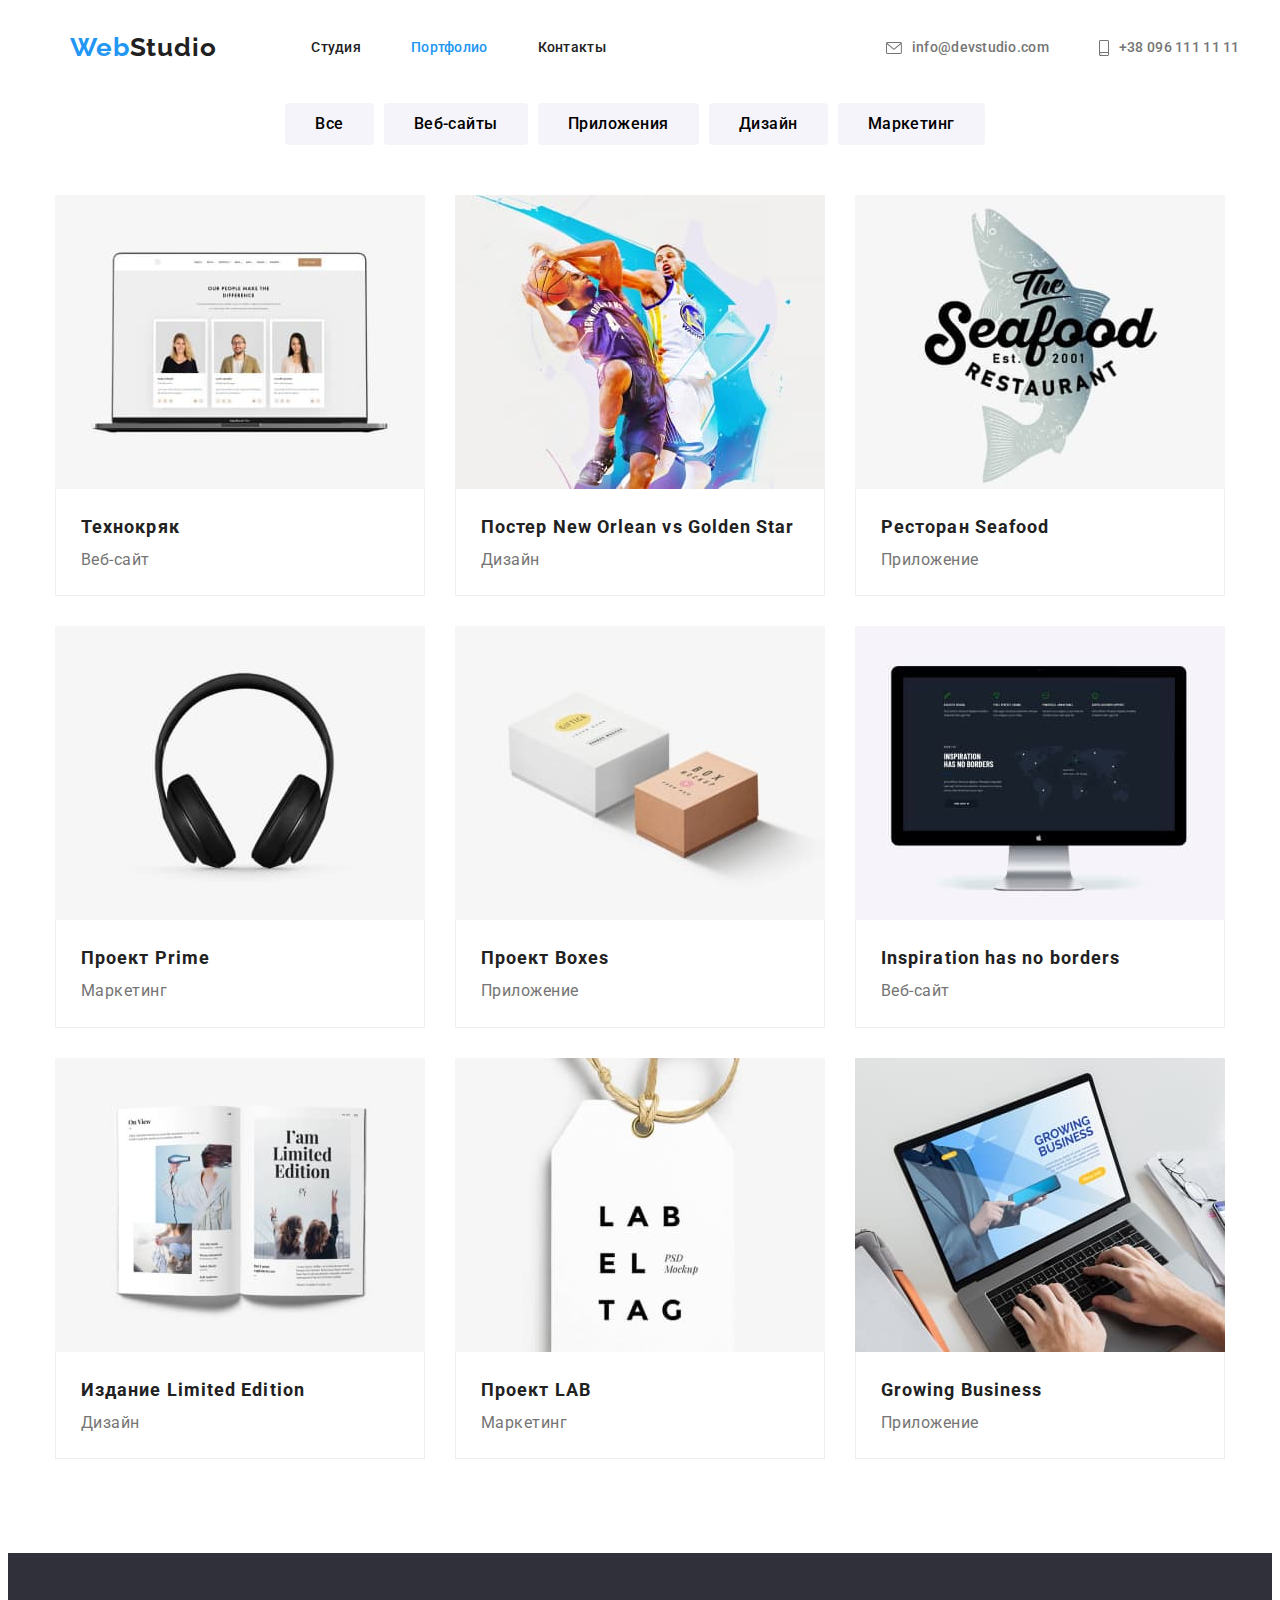
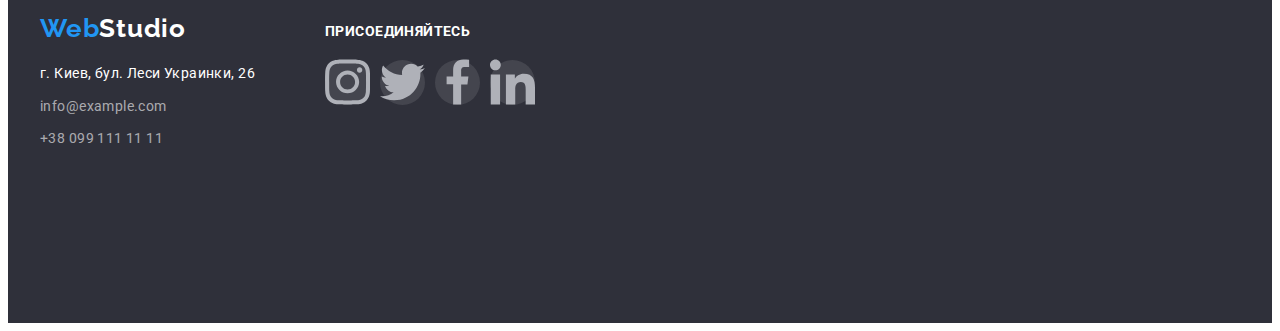
==== portfolio.html @ e24fee84 "update from hw4" ====
<!DOCTYPE html>
<html lang="ru">
  <head>
    <meta charset="UTF-8" />
    <meta http-equiv="X-UA-Compatible" content="IE=edge" />
    <meta name="viewport" content="width=device-width, initial-scale=1.0" />
    <link rel="preconnect" href="https://fonts.googleapis.com" />
    <link rel="preconnect" href="https://fonts.gstatic.com" crossorigin />
    <link
      href="https://fonts.googleapis.com/css2?family=Raleway:wght@700&family=Roboto:wght@400;500;700;900&display=swap"
      rel="stylesheet"
    />
    <link rel="stylesheet" href="https://cdnjs.cloudflare.com/ajax/libs/modern-normalize/1.1.0/modern-normalize.min.css"
      integrity="sha512-wpPYUAdjBVSE4KJnH1VR1HeZfpl1ub8YT/NKx4PuQ5NmX2tKuGu6U/JRp5y+Y8XG2tV+wKQpNHVUX03MfMFn9Q=="
      crossorigin="anonymous" referrerpolicy="no-referrer" />
    <link rel="stylesheet" href="./css/styles.css" />
    <title>Портфолио</title>
  </head>
  <body>
    <!---------- Шапка страницы ---------->
    <header class="site-header">
      <div class="container header">
        <a href="index.html" class="logo"> <span class="logo-item">Web</span>Studio</a>
        <!---------- Навигация по сайту ---------->
        <nav>
          <ul class="nav">
            <li><a href="index.html" class="nav-link">Студия</a></li>
            <li><a href="portfolio.html" class="nav-link current">Портфолио</a></li>
            <li><a href="#contact" class="nav-link">Контакты</a></li>
          </ul>
        </nav>
        <ul class="contact-list">
          <li><a href="mailto:info@devstudio.com" class="link-contact"><svg class="contact-icon" width="16" height="12">
            <use href="./img/sprite.svg#mail"></use>
          </svg>info@devstudio.com</a></li>
          <li><a href="tel:+380961111111" class="link-contact"><svg class="contact-icon" width="10" height="16">
            <use href="./img/sprite.svg#phone"></use>
          </svg>+38 096 111 11 11</a></li>
        </ul>
      </div>
    </header>
    <!---------- Основной контент ---------->
    <main>
      <!--- Галерея проектов --->
      <section class="section projects">
        <div class="container">
          <h1 class="visually-hidden">Галерея проектов</h1>
          <ul class="button-menu">
            <li><button type="button" class="button">Все</button></li>
            <li><button type="button" class="button">Веб-сайты</button></li>
            <li><button type="button" class="button">Приложения</button></li>
            <li><button type="button" class="button">Дизайн</button></li>
            <li><button type="button" class="button">Маркетинг</button></li>
          </ul>
          <ul class="pr-list">
            <li class="pr-item">
              <a href=""
                ><img src="./img/proj1.jpg" alt="ноутбук"/>
                <div class="pr-text"
                  ><h2 class="pr-title">Технокряк</h2>
                  <p class="pr-desc">Веб-сайт</p></div
                ></a
              >
            </li>
            <li class="pr-item">
              <a href=""
                ><img src="./img/proj2.jpg" alt="баскетбольный постер" />
                <div class="pr-text"><h2 class="pr-title">Постер New Orlean vs Golden Star</h2>
                <p class="pr-desc">Дизайн</p></div></a
              >
            </li>
            <li class="pr-item">
              <a href=""
                ><img src="./img/proj3.jpg" alt="логотип ресторана" />
                  <div class="pr-text"><h2 class="pr-title">Ресторан Seafood</h2>
                <p class="pr-desc">Приложение</p></div></a
              >
            </li>
            <li class="pr-item">
              <a href=""
                ><img src="./img/proj4.jpg" alt="наушники"/>
                <div class="pr-text"><h2 class="pr-title">Проект Prime</h2>
                <p class="pr-desc">Маркетинг</p></div></a
              >
            </li>
            <li class="pr-item">
              <a href=""
                ><img src="./img/proj5.jpg" alt="две коробки"/>
                <div class="pr-text">
                  <h2 class="pr-title">Проект Boxes</h2>
                  <p class="pr-desc">Приложение</p>
                </div>
              </a>
            </li>
            <li class="pr-item">
              <a href=""
                ><img src="./img/proj6.jpg" alt="дэсктоп"/>
                <div class="pr-text"><h2 class="pr-title">Inspiration has no borders</h2>
                <p class="pr-desc">Веб-сайт</p></div></a
              >
            </li>
            <li class="pr-item">
              <a href=""
                ><img src="./img/proj7.jpg" alt="книга"/>
                <div class="pr-text"><h2 class="pr-title">Издание Limited Edition</h2>
                <p class="pr-desc">Дизайн</p></div></a
              >
            </li>
            <li class="pr-item">
              <a href=""
                ><img src="./img/proj8.jpg" alt="бирка"/>
                <div class="pr-text"><h2 class="pr-title">Проект LAB</h2>
                <p class="pr-desc">Маркетинг</p></div></a
              >
            </li>
            <li class="pr-item">
              <a href=""
                ><img src="./img/proj9.jpg" alt="лэптоп"/>
                <div class="pr-text"><h2 class="pr-title">Growing Business</h2>
                <p class="pr-desc">Приложение</p></div>
              </a>
            </li>
          </ul>
        </div>
      </section>
    </main>
    <!---------- Подвал страницы ---------->
    <footer class="footer">
      <div class="container aside">
        <aside>
        <a href="index.html" class="footer-logo"><span class="logo-item">Web</span>Studio</a>
        <!---------- Контакты и адресс ---------->
        <address id="contact">
          <ul>
            <li class="li-address">
              <a
                href="https://goo.gl/maps/FoHEAQYZBGtC9JvY6"
                target="_blank"
                rel="noopener nofollow noreferrer"
                class="address-link"
                >г. Киев, бул. Леси Украинки, 26</a
              >
            </li>
            <li  class="li-contact"><a href="mailto:info@example.com" class="address-contact">info@example.com</a></li>
            <li  class="li-contact"><a href="tel:+380991111111" class="address-contact">+38 099 111 11 11</a></li>
          </ul>
          </aside>
          <aside class="social-media">
            <p>Присоединяйтесь</p>
            <ul class="media-list">
              <li class="media-item">
                <a href="" class="media-link">
                  <svg class="media-icon">
                    <use href="./img/sprite.svg#instagram"></use>
                  </svg>
                </a>
              </li>
              <li>
                <a href="" class="media-link">
                  <svg class="media-icon">
                    <use href="./img/sprite.svg#twitter"></use>
                  </svg>
                </a>
              </li>
              <li>
                <a href="" class="media-link">
                  <svg class="media-icon">
                    <use href="./img/sprite.svg#facebook"></use>
                  </svg>
                </a>
              </li>
              <li>
                <a href="" class="media-link">
                  <svg class="media-icon">
                    <use href="./img/sprite.svg#linkedin"></use>
                  </svg>
                </a>
              </li>
            </ul>
          </aside>
        </address>
      </div>
    </footer>
  </body>
</html>
---- css/styles.css ----
:root {
  --main-color: #212121;
  --accent-color: #2196f3;
  --title-color: #ffffff;
  --background: #2f303a;
  --item-color: #f5f4fa;
  --text-color: #757575;
  --icon-color: #afb1b8;
}

body {
  font-family: 'Roboto', sans-serif;
  color: var(--main-color);
}

.container {
  width: 1200px;
  padding: 0 15px;
  margin: 0 auto;
}

.section {
  padding-top: 94px;
  padding-bottom: 94px;
}

ul {
  list-style: none;
  padding: 0;
  margin: 0;
}

a {
  text-decoration: none;
  color: inherit;
}

h1,
h2,
h3,
p {
  margin: 0;
}

/* ---------- Шапка страницы ---------- */

.header {
  display: flex;
  align-items: center;
  justify-content: center;
  height: 80px;
  text-align: center;
  font-style: normal;
  font-weight: 500;
  font-size: 14px;
  line-height: 1.14;
  letter-spacing: 0.02em;

  position: fixed;
  left: 0;
  right: 0;
  background-color: var(--title-color);
  width: 100%;
}
.site-header {
  border-bottom: 1px solid #ececec;
}
.header .logo {
  font-family: Raleway;
  font-weight: bold;
  font-size: 26px;
  line-height: 1.2;
  letter-spacing: 0.03em;
  color: var(--main-color);
  margin-right: 95px;
}
.logo-item {
  color: var(--accent-color);
}

/* ---------- Меню навигации сайта ----------- */

.nav {
  display: flex;
}
.nav li:not(:last-child) {
  margin-right: 50px;
}
.nav-link {
  color: var(--main-color);
  padding-top: 32px;
  padding-bottom: 32px;
}
.nav-link:hover,
.nav-link:focus {
  color: var(--accent-color);
  border-bottom: 2px;
  border-color: var(--accent-color);
}
.nav .current {
  color: var(--accent-color);
}
.contact-list {
  display: flex;
  align-items: center;
  margin-left: 280px;
}
.contact-list li:not(:last-child) {
  margin-right: 50px;
  flex-wrap: nowrap;
}
.link-contact {
  display: inline-flex;
  align-items: center;
  color: var(--text-color);
  padding-top: 32px;
  padding-bottom: 32px;
}
.link-contact:hover,
.link-contact:focus {
  color: var(--accent-color);
}
.contact-item {
  display: flex;
}
.contact-icon {
  fill: var(--text-color);
  margin-right: 10px;
}
.link-contact:hover svg {
  fill: var(--accent-color);
}
.link-contact:focus svg {
  fill: var(--accent-color);
}

/* ---------- Заголовок ---------- */

.hero {
  display: block;

  /* position: relative; */
  text-align: center;
  height: 600px;
  padding-top: 200px;
  padding-bottom: 200px;
  background-color: #c4c4c4;
  margin-top: 80px;
}
.bg-hero {
  background-image: linear-gradient(to right, rgba(47, 48, 58, 0.4), rgba(47, 48, 58, 0.4)),
    url(../img/bg_img.jpg);
  background-repeat: no-repeat;
  background-position: center;
}
.hero-title {
  margin-left: auto;
  margin-right: auto;
  margin-bottom: 30px;
  width: 696px;

  font-style: normal;
  font-weight: 900;
  font-size: 44px;
  line-height: 1.36;
  letter-spacing: 0.06em;
  text-transform: uppercase;
  color: var(--title-color);
}
.hero button {
  box-sizing: content-box;
  width: 200px;
  height: 50px;

  background: var(--accent-color);
  box-shadow: 0px 4px 4px rgba(0, 0, 0, 0.15);
  border-radius: 4px;
  border: var(--accent-color);
  color: var(--title-color);

  font-family: 'Roboto';
  font-weight: bold;
  font-size: 16px;
  line-height: 1.9;
  text-align: center;
  letter-spacing: 0.06em;
}
.hero button:hover,
.hero button:focus {
  background-color: var(--title-color);
  color: var(--accent-color);
  font-style: normal;
  font-weight: bold;
  font-size: 16px;
  line-height: 1.9;
  text-align: center;
  letter-spacing: 0.06em;
}

/* ---------- Навыки ---------- */

.skills-list {
  display: flex;
  text-align: left;
}
.skills-list h3 {
  font-weight: bold;
  font-size: 14px;
  line-height: 1.14;
  letter-spacing: 0.03em;
  text-transform: uppercase;
  margin-bottom: 10px;
}
.skills-list p {
  font-size: 14px;
  line-height: 1.7;
  letter-spacing: 0.03em;
  color: var(--text-color);
}
.skills-list li:not(:last-child) {
  margin-right: 35px;
}
.skills-item::before {
  content: '';
  display: block;
  margin-bottom: 30px;
  height: 120px;
  border-radius: 4px;

  background-repeat: no-repeat;
  background-color: var(--item-color);
  background-position: center;
}

.skills-item.icon-1::before {
  background-image: url(../img/1_antenna.svg);
}
.skills-item.icon-2::before {
  background-image: url(../img/2_clock.svg);
}
.skills-item.icon-3::before {
  background-image: url(../img/3_diagram.svg);
}
.skills-item.icon-4::before {
  background-image: url(../img/4_astronaut.svg);
}

/* ---------- Виды деятельности ---------- */

.work {
  padding-top: 0;
}

/* .wor {
  position: relative;
} */
.work-title {
  text-align: center;
  font-weight: bold;
  font-size: 36px;
  line-height: 1.17;
  letter-spacing: 0.03em;
  margin-bottom: 50px;
}
.work-list {
  display: flex;
  /* position: relative; */
}
.work-list img {
  display: block;
}
.work-list li:not(:last-child) {
  margin-right: 30px;
}
.work-item {
  position: relative;
}
.work-text {
  position: absolute;
  bottom: 0;
  padding: 27px 82px;
  width: 370px;
  height: 70px;
  font-weight: bold;
  font-size: 14px;
  line-height: 1.2;
  text-align: center;
  letter-spacing: 0.03em;
  text-transform: uppercase;
  color: var(--title-color);
  background: rgba(47, 48, 58, 0.8);
}

/* ---------- Команда ---------- */

.team {
  background-color: var(--item-color);
}
.team-title {
  font-weight: bold;
  font-size: 36px;
  line-height: 1.17;
  text-align: center;
  letter-spacing: 0.03em;
  margin-bottom: 50px;
}
.team-list {
  display: flex;
}
.team-list li + li {
  margin-left: 30px;
}
.team-card {
  background-color: var(--title-color);
  filter: drop-shadow(0px 4px 4px rgba(0, 0, 0, 0.25));
  border-radius: 0px 0px 4px 4px;
}
.team-card img {
  display: block;
}
.team-card h3 {
  text-align: center;
  font-weight: 500;
  font-size: 16px;
  line-height: 1.2;
  letter-spacing: 0.03em;
  margin-bottom: 10px;
}
.team-card p {
  font-size: 16px;
  line-height: 1.2;
  text-align: center;
  letter-spacing: 0.03em;
  color: var(--text-color);
  margin-bottom: 15px;
}
.team-text {
  justify-content: center;
  padding-top: 30px;
  padding-bottom: 30px;
}
.social-list {
  display: flex;
  padding-left: 30px;
}
.social-list li + li {
  margin-left: 10px;
}
/* ---------Клиенты----------*/

.client-list {
  display: flex;
  justify-content: center;
}
.clients h2 {
  text-align: center;
  font-weight: bold;
  font-size: 36px;
  line-height: 1.2;
  text-align: center;
  letter-spacing: 0.03em;
  margin-bottom: 50px;
}
.client-link {
  display: flex;
  justify-content: center;
  align-items: center;
  width: 170px;
  height: 90px;
  border-radius: 4%;
  border: 1px solid var(--icon-color);
  background: rgba(255, 255, 255, 0.1);
}
.client-link:hover,
.client-link:focus {
  border-color: var(--accent-color);
}
.client-link:hover svg,
.client-link:focus svg {
  fill: var(--accent-color);
}
.client-list li + li {
  margin-left: 30px;
}
.client-icon {
  fill: var(--icon-color);
}

/* ---------- Подвал страницы ---------- */

.footer {
  height: 250px;
  background-color: var(--background);
  color: var(--title-color);
  padding-top: 60px;
  padding-bottom: 60px;
}
.footer-logo {
  font-family: Raleway;
  font-weight: bold;
  font-size: 26px;
  line-height: 1.2;
  letter-spacing: 0.03em;
}
/*------- контакты -------*/

.address-link,
.address-contact {
  font-style: normal;
  font-weight: normal;
  font-size: 14px;
  line-height: 2.1;
  letter-spacing: 0.03em;
  text-align: center;
}
.li-address {
  margin-top: 15px;
}
.li-contact {
  margin-top: 3px;
}
.address-link:hover {
  color: var(--accent-color);
}
.address-contact {
  color: rgba(255, 255, 255, 0.6);
}
.address-contact:hover,
.address-contact:focus {
  color: var(--accent-color);
}
.aside {
  position: relative;
  display: flex;
}
.social-media {
  margin-left: 70px;
  margin-top: 10px;
}
.social-media p {
  font-weight: bold;
  font-size: 14px;
  line-height: 1.2;
  letter-spacing: 0.03em;
  text-transform: uppercase;
  margin-bottom: 20px;
}

/*------ иконки социальных сетей ------*/

.media-list {
  display: flex;
}
.media-list li + li {
  margin-left: 10px;
}
.media-icon {
  fill: var(--icon-color);
}
.footer-icon {
  fill: var(--title-color);
}
.media-link {
  display: inline-flex;
  justify-content: center;
  align-items: center;
  width: 45px;
  height: 45px;
  border-radius: 50%;
  background: rgba(255, 255, 255, 0.1);
}
.media-link:hover,
.media-link:focus {
  background-color: var(--accent-color);
}
.media-link:hover svg,
.media-link:focus svg {
  fill: var(--title-color);
}

/* ---------- Портфолио ---------- */
/* ---------- Портфолио ---------- */
/* ---------- Портфолио ---------- */

/* ---------- Галерея проектов ---------- */

.projects {
  align-items: center;
}
.visually-hidden {
  position: absolute;
  width: 1px;
  height: 1px;
  margin: -1px;
  border: 0;
  padding: 0;
  white-space: nowrap;
  clip-path: inset(100%);
  clip: rect(0 0 0 0);
  overflow: hidden;
}

/* --- Меню навигации --- */

.button-menu {
  display: flex;
  justify-content: center;
  margin-bottom: 50px;
}
.button-menu li {
  margin-right: 10px;
}
.button {
  font-family: Roboto;
  font-weight: 500;
  font-size: 16px;
  line-height: 1.6;
  text-align: center;
  letter-spacing: 0.03em;
  padding-left: 30px;
  padding-right: 30px;

  box-sizing: content-box;
  height: 40px;
  background-color: var(--item-color);
  border-radius: 4px;
  border: var(--item-color);
}
.button:hover,
.button:focus {
  background-color: var(--accent-color);
  color: var(--title-color);
  filter: drop-shadow(0px 4px 4px rgba(0, 0, 0, 0.25));
}

/* ---------- Примеры проектов ---------- */

.pr-list {
  display: flex;
  flex-wrap: wrap;
  justify-content: center;
}
.pr-item {
  flex-direction: column;
  justify-content: center;
  box-sizing: border-box;
  max-width: calc ((100% - 60px) / 3);
  margin-right: 30px;
}
.pr-item:nth-child(-n + 6) {
  margin-bottom: 30px;
}
.pr-item:nth-child(3n) {
  margin-right: 0;
}
.pr-item:nth-child(3n + 3) {
  flex-wrap: nowrap;
}
.pr-item:hover,
.pr-item:focus {
  box-shadow: 0px 1px 1px rgba(0, 0, 0, 0.12), 0px 4px 4px rgba(0, 0, 0, 0.06),
    1px 4px 6px rgba(0, 0, 0, 0.16);
}
.pr-item img {
  display: block;
}
.pr-text {
  padding: 20px 0 20px 25px;
  border-right: 1px solid #eeeeee;
  border-left: 1px solid #eeeeee;
  border-bottom: 1px solid #eeeeee;
}
.pr-title {
  font-weight: bold;
  font-size: 18px;
  line-height: 2;
  letter-spacing: 0.06em;
  text-align: left;
  color: var(--main-color);
}
.pr-desc {
  font-size: 16px;
  line-height: 1.9;
  letter-spacing: 0.03em;
  text-align: left;
  color: var(--text-color);
}
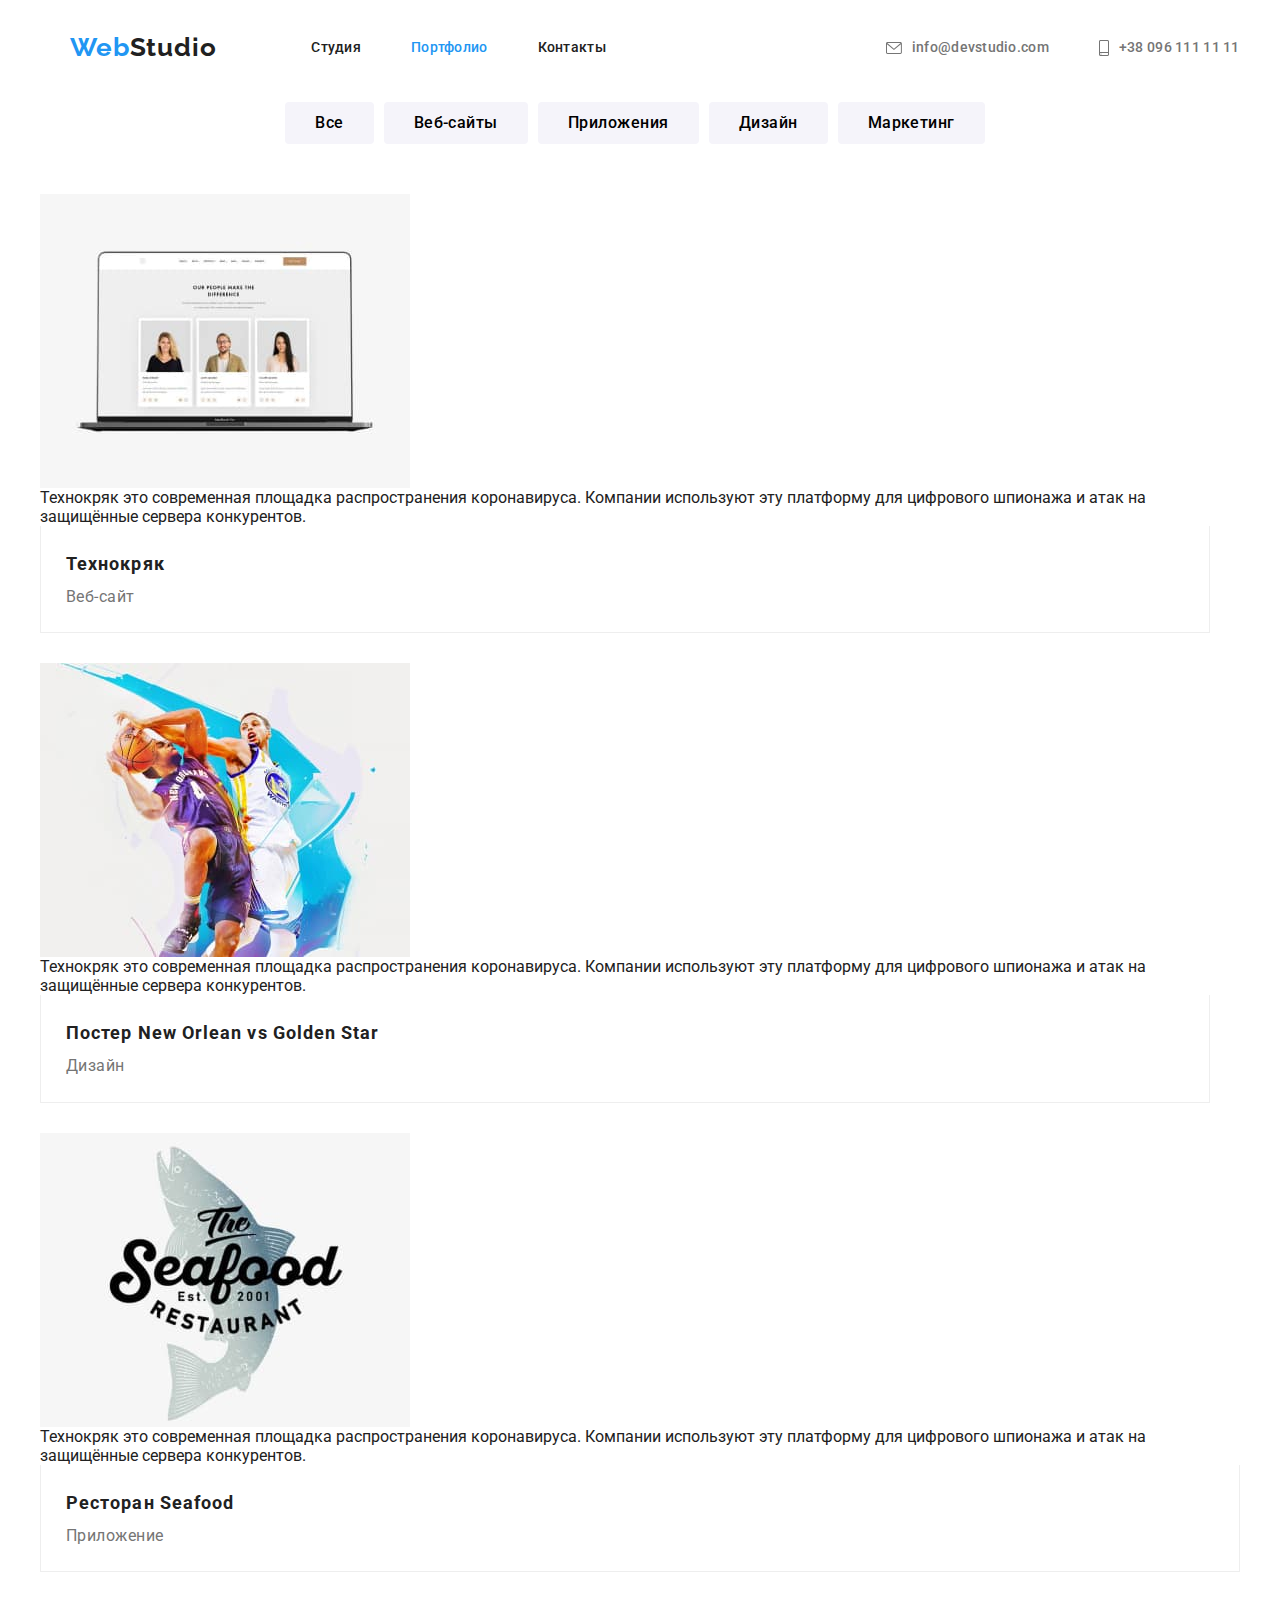
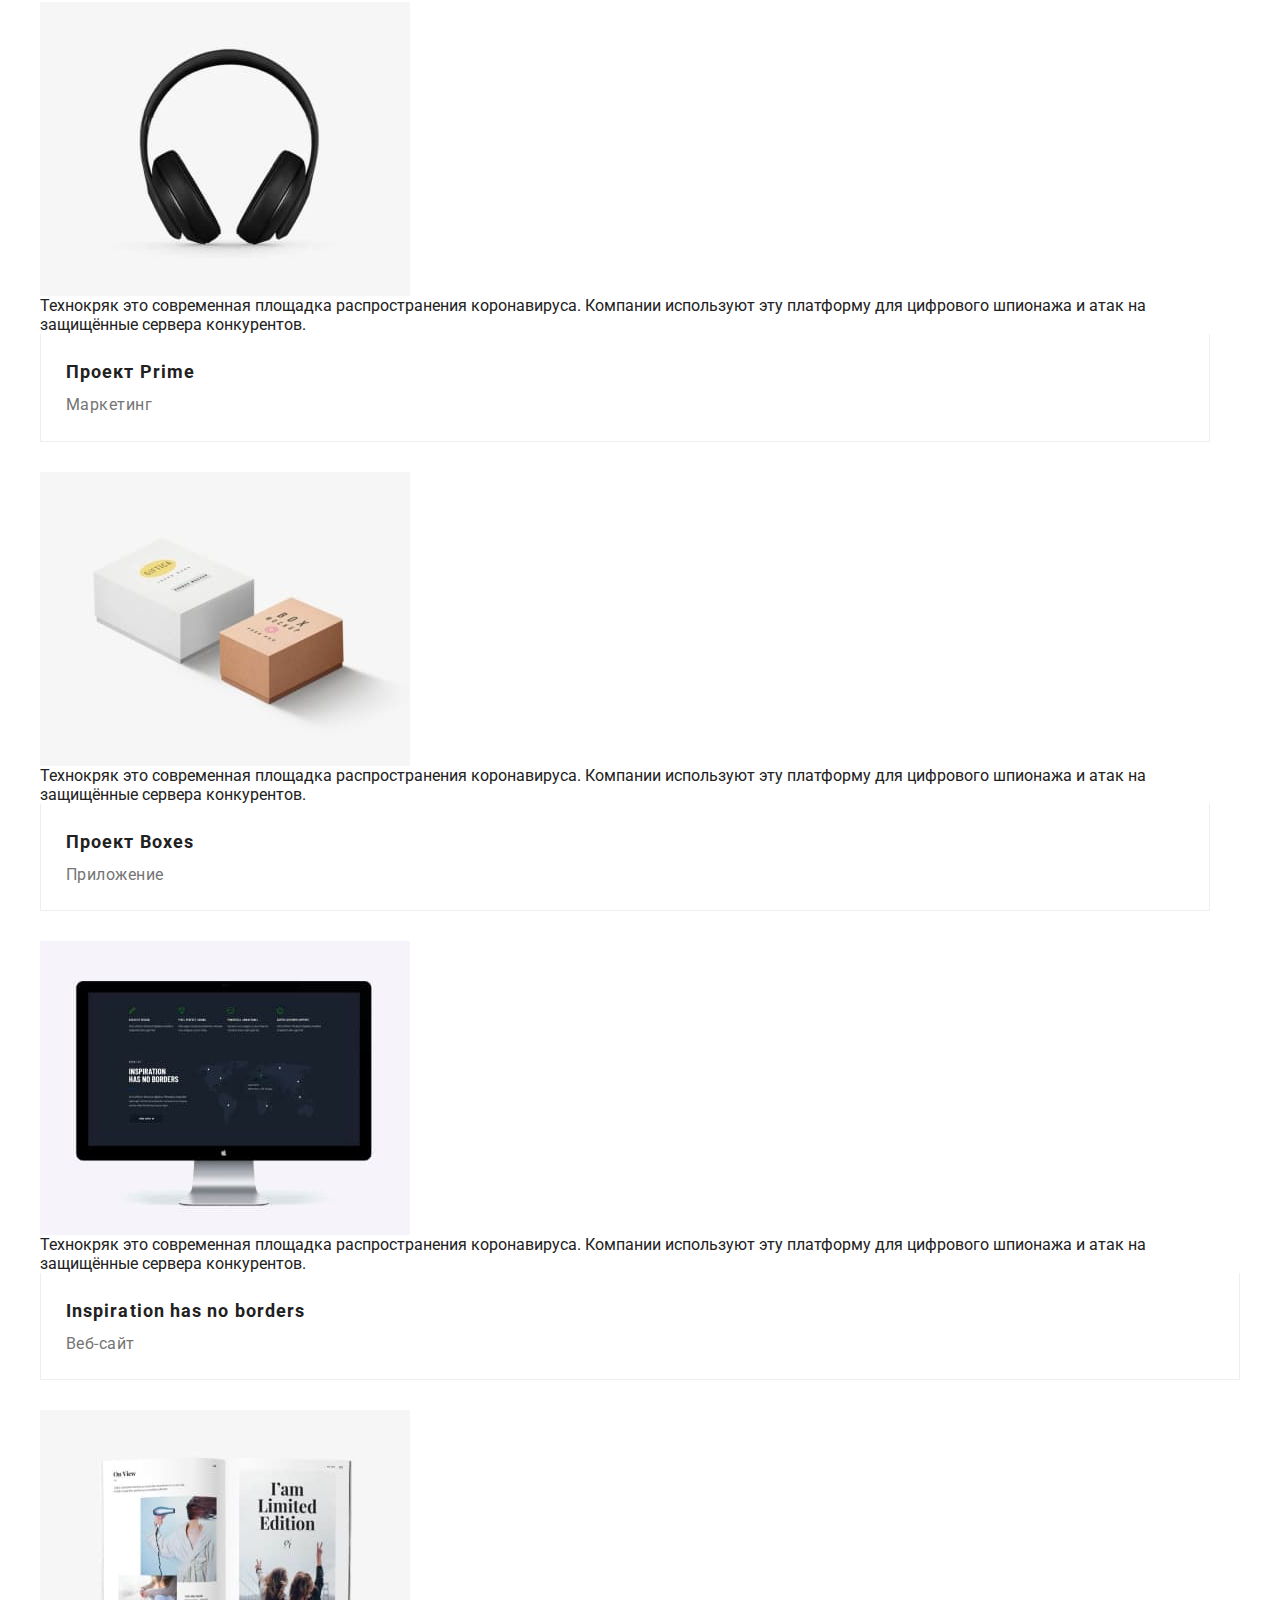
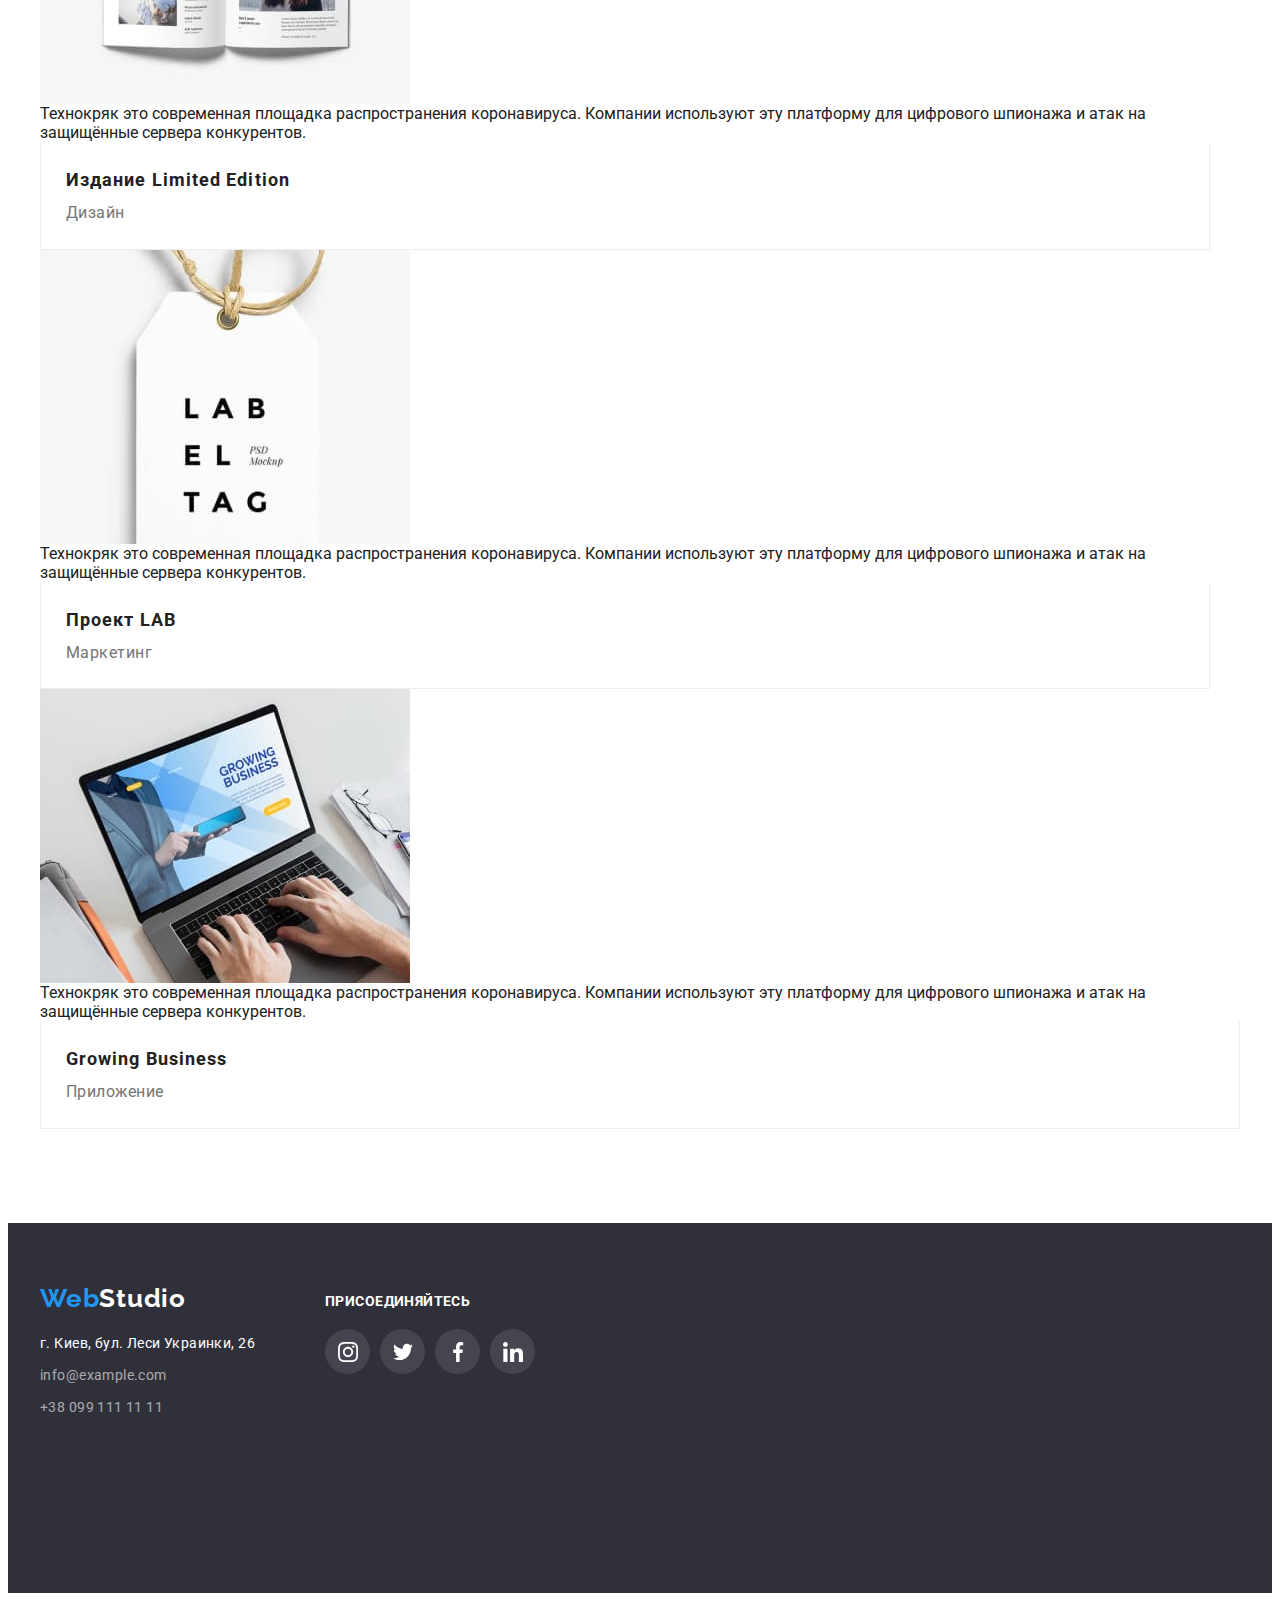
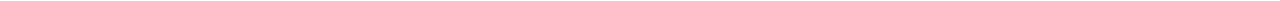
==== commit d4b94cd3: "Update portfolio.html" ====
--- a/portfolio.html
+++ b/portfolio.html
@@ -1,185 +1,233 @@
 <!DOCTYPE html>
 <html lang="ru">
-  <head>
-    <meta charset="UTF-8" />
-    <meta http-equiv="X-UA-Compatible" content="IE=edge" />
-    <meta name="viewport" content="width=device-width, initial-scale=1.0" />
-    <link rel="preconnect" href="https://fonts.googleapis.com" />
-    <link rel="preconnect" href="https://fonts.gstatic.com" crossorigin />
-    <link
-      href="https://fonts.googleapis.com/css2?family=Raleway:wght@700&family=Roboto:wght@400;500;700;900&display=swap"
-      rel="stylesheet"
-    />
-    <link rel="stylesheet" href="https://cdnjs.cloudflare.com/ajax/libs/modern-normalize/1.1.0/modern-normalize.min.css"
-      integrity="sha512-wpPYUAdjBVSE4KJnH1VR1HeZfpl1ub8YT/NKx4PuQ5NmX2tKuGu6U/JRp5y+Y8XG2tV+wKQpNHVUX03MfMFn9Q=="
-      crossorigin="anonymous" referrerpolicy="no-referrer" />
-    <link rel="stylesheet" href="./css/styles.css" />
-    <title>Портфолио</title>
-  </head>
-  <body>
-    <!---------- Шапка страницы ---------->
-    <header class="site-header">
-      <div class="container header">
-        <a href="index.html" class="logo"> <span class="logo-item">Web</span>Studio</a>
-        <!---------- Навигация по сайту ---------->
-        <nav>
-          <ul class="nav">
-            <li><a href="index.html" class="nav-link">Студия</a></li>
-            <li><a href="portfolio.html" class="nav-link current">Портфолио</a></li>
-            <li><a href="#contact" class="nav-link">Контакты</a></li>
-          </ul>
-        </nav>
-        <ul class="contact-list">
-          <li><a href="mailto:info@devstudio.com" class="link-contact"><svg class="contact-icon" width="16" height="12">
-            <use href="./img/sprite.svg#mail"></use>
-          </svg>info@devstudio.com</a></li>
-          <li><a href="tel:+380961111111" class="link-contact"><svg class="contact-icon" width="10" height="16">
-            <use href="./img/sprite.svg#phone"></use>
-          </svg>+38 096 111 11 11</a></li>
+
+<head>
+  <meta charset="UTF-8" />
+  <meta http-equiv="X-UA-Compatible" content="IE=edge" />
+  <meta name="viewport" content="width=device-width, initial-scale=1.0" />
+  <link rel="preconnect" href="https://fonts.googleapis.com" />
+  <link rel="preconnect" href="https://fonts.gstatic.com" crossorigin />
+  <link href="https://fonts.googleapis.com/css2?family=Raleway:wght@700&family=Roboto:wght@400;500;700;900&display=swap"
+    rel="stylesheet" />
+  <link rel="stylesheet" href="https://cdnjs.cloudflare.com/ajax/libs/modern-normalize/1.1.0/modern-normalize.min.css"
+    integrity="sha512-wpPYUAdjBVSE4KJnH1VR1HeZfpl1ub8YT/NKx4PuQ5NmX2tKuGu6U/JRp5y+Y8XG2tV+wKQpNHVUX03MfMFn9Q=="
+    crossorigin="anonymous" referrerpolicy="no-referrer" />
+  <link rel="stylesheet" href="./css/styles.css" />
+  <title>Портфолио</title>
+</head>
+
+<body>
+  <!---------- Шапка страницы ---------->
+  <header>
+    <div class="container header">
+      <a href="index.html" class="logo"> <span class="logo-item">Web</span>Studio</a>
+      <!---------- Навигация по сайту ---------->
+      <nav>
+        <ul class="nav">
+          <li><a href="index.html" class="nav-link">Студия</a></li>
+          <li><a href="portfolio.html" class="nav-link current">Портфолио</a></li>
+          <li><a href="#contact" class="nav-link">Контакты</a></li>
+        </ul>
+      </nav>
+      <ul class="contact-list">
+        <li><a href="mailto:info@devstudio.com" class="link-contact"><svg class="contact-icon" width="16" height="12">
+              <use href="./img/sprite.svg#mail"></use>
+            </svg>info@devstudio.com</a></li>
+        <li><a href="tel:+380961111111" class="link-contact"><svg class="contact-icon" width="10" height="16">
+              <use href="./img/sprite.svg#phone"></use>
+            </svg>+38 096 111 11 11</a></li>
+      </ul>
+    </div>
+  </header>
+  <!---------- Основной контент ---------->
+  <main>
+    <!--- Галерея проектов --->
+    <section class="section projects">
+      <div class="container">
+        <h1 class="visually-hidden">Галерея проектов</h1>
+        <ul class="button-menu">
+          <li><button type="button" class="button">Все</button></li>
+          <li><button type="button" class="button">Веб-сайты</button></li>
+          <li><button type="button" class="button">Приложения</button></li>
+          <li><button type="button" class="button">Дизайн</button></li>
+          <li><button type="button" class="button">Маркетинг</button></li>
+        </ul>
+        <ul class="pr-list">
+          <li class="pr-item">
+            <a href="">
+              <div class="pr-subject"><img src="./img/proj1.jpg" alt="ноутбук" />
+                <p class="pr-sub">Технокряк это современная площадка распространения коронавируса. Компании используют эту платформу
+                  для цифрового
+                  шпионажа и атак на защищённые сервера конкурентов.</p>
+              </div>
+              <div class="pr-text">
+                <h2 class="pr-title">Технокряк</h2>
+                <p class="pr-desc">Веб-сайт</p>
+              </div>
+            </a>
+          </li>
+          <li class="pr-item">
+            <a href="">
+              <div class="pr-subject"><img src="./img/proj2.jpg" alt="баскетбольный постер" />
+                <p class="pr-sub">Технокряк это современная площадка распространения коронавируса. Компании используют эту платформу
+                  для цифрового
+                  шпионажа и атак на защищённые сервера конкурентов.</p>
+              </div>
+              <div class="pr-text">
+                <h2 class="pr-title">Постер New Orlean vs Golden Star</h2>
+                <p class="pr-desc">Дизайн</p>
+              </div>
+            </a>
+          </li>
+          <li class="pr-item">
+            <a href="">
+              <div class="pr-subject"><img src="./img/proj3.jpg" alt="логотип ресторана" />
+                <p class="pr-sub">Технокряк это современная площадка распространения коронавируса. Компании используют эту платформу
+                  для цифрового
+                  шпионажа и атак на защищённые сервера конкурентов.</p>
+              </div>
+              <div class="pr-text">
+                <h2 class="pr-title">Ресторан Seafood</h2>
+                <p class="pr-desc">Приложение</p>
+              </div>
+            </a>
+          </li>
+          <li class="pr-item">
+            <a href="">
+              <div class="pr-subject"><img src="./img/proj4.jpg" alt="наушники" />
+                <p class="pr-sub">Технокряк это современная площадка распространения коронавируса. Компании используют эту платформу
+                  для цифрового
+                  шпионажа и атак на защищённые сервера конкурентов.</p>
+              </div>
+              <div class="pr-text">
+                <h2 class="pr-title">Проект Prime</h2>
+                <p class="pr-desc">Маркетинг</p>
+              </div>
+            </a>
+          </li>
+          <li class="pr-item">
+            <a href="">
+              <div class="pr-subject"><img src="./img/proj5.jpg" alt="две коробки" />
+                <p class="pr-sub">Технокряк это современная площадка распространения коронавируса. Компании используют эту платформу
+                  для цифрового
+                  шпионажа и атак на защищённые сервера конкурентов.</p>
+              </div>
+              <div class="pr-text">
+                <h2 class="pr-title">Проект Boxes</h2>
+                <p class="pr-desc">Приложение</p>
+              </div>
+            </a>
+          </li>
+          <li class="pr-item">
+            <a href="">
+              <div class="pr-subject"><img src="./img/proj6.jpg" alt="дэсктоп" />
+                <p class="pr-sub">Технокряк это современная площадка распространения коронавируса. Компании используют эту платформу
+                  для цифрового
+                  шпионажа и атак на защищённые сервера конкурентов.</p>
+              </div>
+              <div class="pr-text">
+                <h2 class="pr-title">Inspiration has no borders</h2>
+                <p class="pr-desc">Веб-сайт</p>
+              </div>
+            </a>
+          </li>
+          <li class="pr-item">
+            <a href="">
+              <div  class="pr-subject">
+                <img src="./img/proj7.jpg" alt="книга" />
+                <p class="pr-sub">Технокряк это современная площадка распространения коронавируса. Компании используют эту платформу
+                  для цифрового
+                  шпионажа и атак на защищённые сервера конкурентов.</p>
+              </div>
+              <div class="pr-text">
+                <h2 class="pr-title">Издание Limited Edition</h2>
+                <p class="pr-desc">Дизайн</p>
+              </div>
+            </a>
+          </li>
+          <li class="pr-item">
+            <a href="">
+              <div class="pr-subject"><img src="./img/proj8.jpg" alt="бирка" />
+                <p class="pr-sub">Технокряк это современная площадка распространения коронавируса. Компании используют эту платформу
+                  для цифрового
+                  шпионажа и атак на защищённые сервера конкурентов.</p>
+              </div>
+              <div class="pr-text">
+                <h2 class="pr-title">Проект LAB</h2>
+                <p class="pr-desc">Маркетинг</p>
+              </div>
+            </a>
+          </li>
+          <li class="pr-item">
+            <a href="">
+              <div class="pr-subject">
+                <img src="./img/proj9.jpg" alt="лэптоп" />
+                <p class="pr-sub">Технокряк это современная площадка распространения коронавируса. Компании используют эту платформу
+                  для цифрового
+                  шпионажа и атак на защищённые сервера конкурентов.</p>
+              </div>
+              <div class="pr-text">
+                <h2 class="pr-title">Growing Business</h2>
+                <p class="pr-desc">Приложение</p>
+              </div>
+            </a>
+          </li>
         </ul>
       </div>
-    </header>
-    <!---------- Основной контент ---------->
-    <main>
-      <!--- Галерея проектов --->
-      <section class="section projects">
-        <div class="container">
-          <h1 class="visually-hidden">Галерея проектов</h1>
-          <ul class="button-menu">
-            <li><button type="button" class="button">Все</button></li>
-            <li><button type="button" class="button">Веб-сайты</button></li>
-            <li><button type="button" class="button">Приложения</button></li>
-            <li><button type="button" class="button">Дизайн</button></li>
-            <li><button type="button" class="button">Маркетинг</button></li>
-          </ul>
-          <ul class="pr-list">
-            <li class="pr-item">
-              <a href=""
-                ><img src="./img/proj1.jpg" alt="ноутбук"/>
-                <div class="pr-text"
-                  ><h2 class="pr-title">Технокряк</h2>
-                  <p class="pr-desc">Веб-сайт</p></div
-                ></a
-              >
-            </li>
-            <li class="pr-item">
-              <a href=""
-                ><img src="./img/proj2.jpg" alt="баскетбольный постер" />
-                <div class="pr-text"><h2 class="pr-title">Постер New Orlean vs Golden Star</h2>
-                <p class="pr-desc">Дизайн</p></div></a
-              >
-            </li>
-            <li class="pr-item">
-              <a href=""
-                ><img src="./img/proj3.jpg" alt="логотип ресторана" />
-                  <div class="pr-text"><h2 class="pr-title">Ресторан Seafood</h2>
-                <p class="pr-desc">Приложение</p></div></a
-              >
-            </li>
-            <li class="pr-item">
-              <a href=""
-                ><img src="./img/proj4.jpg" alt="наушники"/>
-                <div class="pr-text"><h2 class="pr-title">Проект Prime</h2>
-                <p class="pr-desc">Маркетинг</p></div></a
-              >
-            </li>
-            <li class="pr-item">
-              <a href=""
-                ><img src="./img/proj5.jpg" alt="две коробки"/>
-                <div class="pr-text">
-                  <h2 class="pr-title">Проект Boxes</h2>
-                  <p class="pr-desc">Приложение</p>
-                </div>
-              </a>
-            </li>
-            <li class="pr-item">
-              <a href=""
-                ><img src="./img/proj6.jpg" alt="дэсктоп"/>
-                <div class="pr-text"><h2 class="pr-title">Inspiration has no borders</h2>
-                <p class="pr-desc">Веб-сайт</p></div></a
-              >
-            </li>
-            <li class="pr-item">
-              <a href=""
-                ><img src="./img/proj7.jpg" alt="книга"/>
-                <div class="pr-text"><h2 class="pr-title">Издание Limited Edition</h2>
-                <p class="pr-desc">Дизайн</p></div></a
-              >
-            </li>
-            <li class="pr-item">
-              <a href=""
-                ><img src="./img/proj8.jpg" alt="бирка"/>
-                <div class="pr-text"><h2 class="pr-title">Проект LAB</h2>
-                <p class="pr-desc">Маркетинг</p></div></a
-              >
-            </li>
-            <li class="pr-item">
-              <a href=""
-                ><img src="./img/proj9.jpg" alt="лэптоп"/>
-                <div class="pr-text"><h2 class="pr-title">Growing Business</h2>
-                <p class="pr-desc">Приложение</p></div>
-              </a>
-            </li>
-          </ul>
-        </div>
-      </section>
-    </main>
-    <!---------- Подвал страницы ---------->
-    <footer class="footer">
-      <div class="container aside">
-        <aside>
+    </section>
+  </main>
+  <!---------- Подвал страницы ---------->
+  <footer class="footer">
+    <div class="container aside">
+      <aside>
         <a href="index.html" class="footer-logo"><span class="logo-item">Web</span>Studio</a>
         <!---------- Контакты и адресс ---------->
         <address id="contact">
           <ul>
             <li class="li-address">
-              <a
-                href="https://goo.gl/maps/FoHEAQYZBGtC9JvY6"
-                target="_blank"
-                rel="noopener nofollow noreferrer"
-                class="address-link"
-                >г. Киев, бул. Леси Украинки, 26</a
-              >
+              <a href="https://goo.gl/maps/FoHEAQYZBGtC9JvY6" target="_blank" rel="noopener nofollow noreferrer"
+                class="address-link">г. Киев, бул. Леси Украинки, 26</a>
             </li>
-            <li  class="li-contact"><a href="mailto:info@example.com" class="address-contact">info@example.com</a></li>
-            <li  class="li-contact"><a href="tel:+380991111111" class="address-contact">+38 099 111 11 11</a></li>
+            <li class="li-contact"><a href="mailto:info@example.com" class="address-contact">info@example.com</a></li>
+            <li class="li-contact"><a href="tel:+380991111111" class="address-contact">+38 099 111 11 11</a></li>
           </ul>
-          </aside>
-          <aside class="social-media">
-            <p>Присоединяйтесь</p>
-            <ul class="media-list">
-              <li class="media-item">
-                <a href="" class="media-link">
-                  <svg class="media-icon">
-                    <use href="./img/sprite.svg#instagram"></use>
-                  </svg>
-                </a>
-              </li>
-              <li>
-                <a href="" class="media-link">
-                  <svg class="media-icon">
-                    <use href="./img/sprite.svg#twitter"></use>
-                  </svg>
-                </a>
-              </li>
-              <li>
-                <a href="" class="media-link">
-                  <svg class="media-icon">
-                    <use href="./img/sprite.svg#facebook"></use>
-                  </svg>
-                </a>
-              </li>
-              <li>
-                <a href="" class="media-link">
-                  <svg class="media-icon">
-                    <use href="./img/sprite.svg#linkedin"></use>
-                  </svg>
-                </a>
-              </li>
-            </ul>
-          </aside>
-        </address>
-      </div>
-    </footer>
-  </body>
-</html>
+      </aside>
+      <aside class="social-media">
+        <p>Присоединяйтесь</p>
+        <ul class="media-list">
+          <li>
+            <a href="" class="media-link">
+              <svg class="footer-icon" width="20px" height="20">
+                <use href="./img/sprite.svg#instagram"></use>
+              </svg>
+            </a>
+          </li>
+          <li>
+            <a href="" class="media-link">
+              <svg class="footer-icon" width="20px" height="20">
+                <use href="./img/sprite.svg#twitter"></use>
+              </svg>
+            </a>
+          </li>
+          <li>
+            <a href="" class="media-link">
+              <svg class="footer-icon" width="20px" height="20">
+                <use href="./img/sprite.svg#facebook"></use>
+              </svg>
+            </a>
+          </li>
+          <li>
+            <a href="" class="media-link">
+              <svg class="footer-icon" width="20px" height="20">
+                <use href="./img/sprite.svg#linkedin"></use>
+              </svg>
+            </a>
+          </li>
+        </ul>
+      </aside>
+      </address>
+    </div>
+  </footer>
+</body>
+
+</html>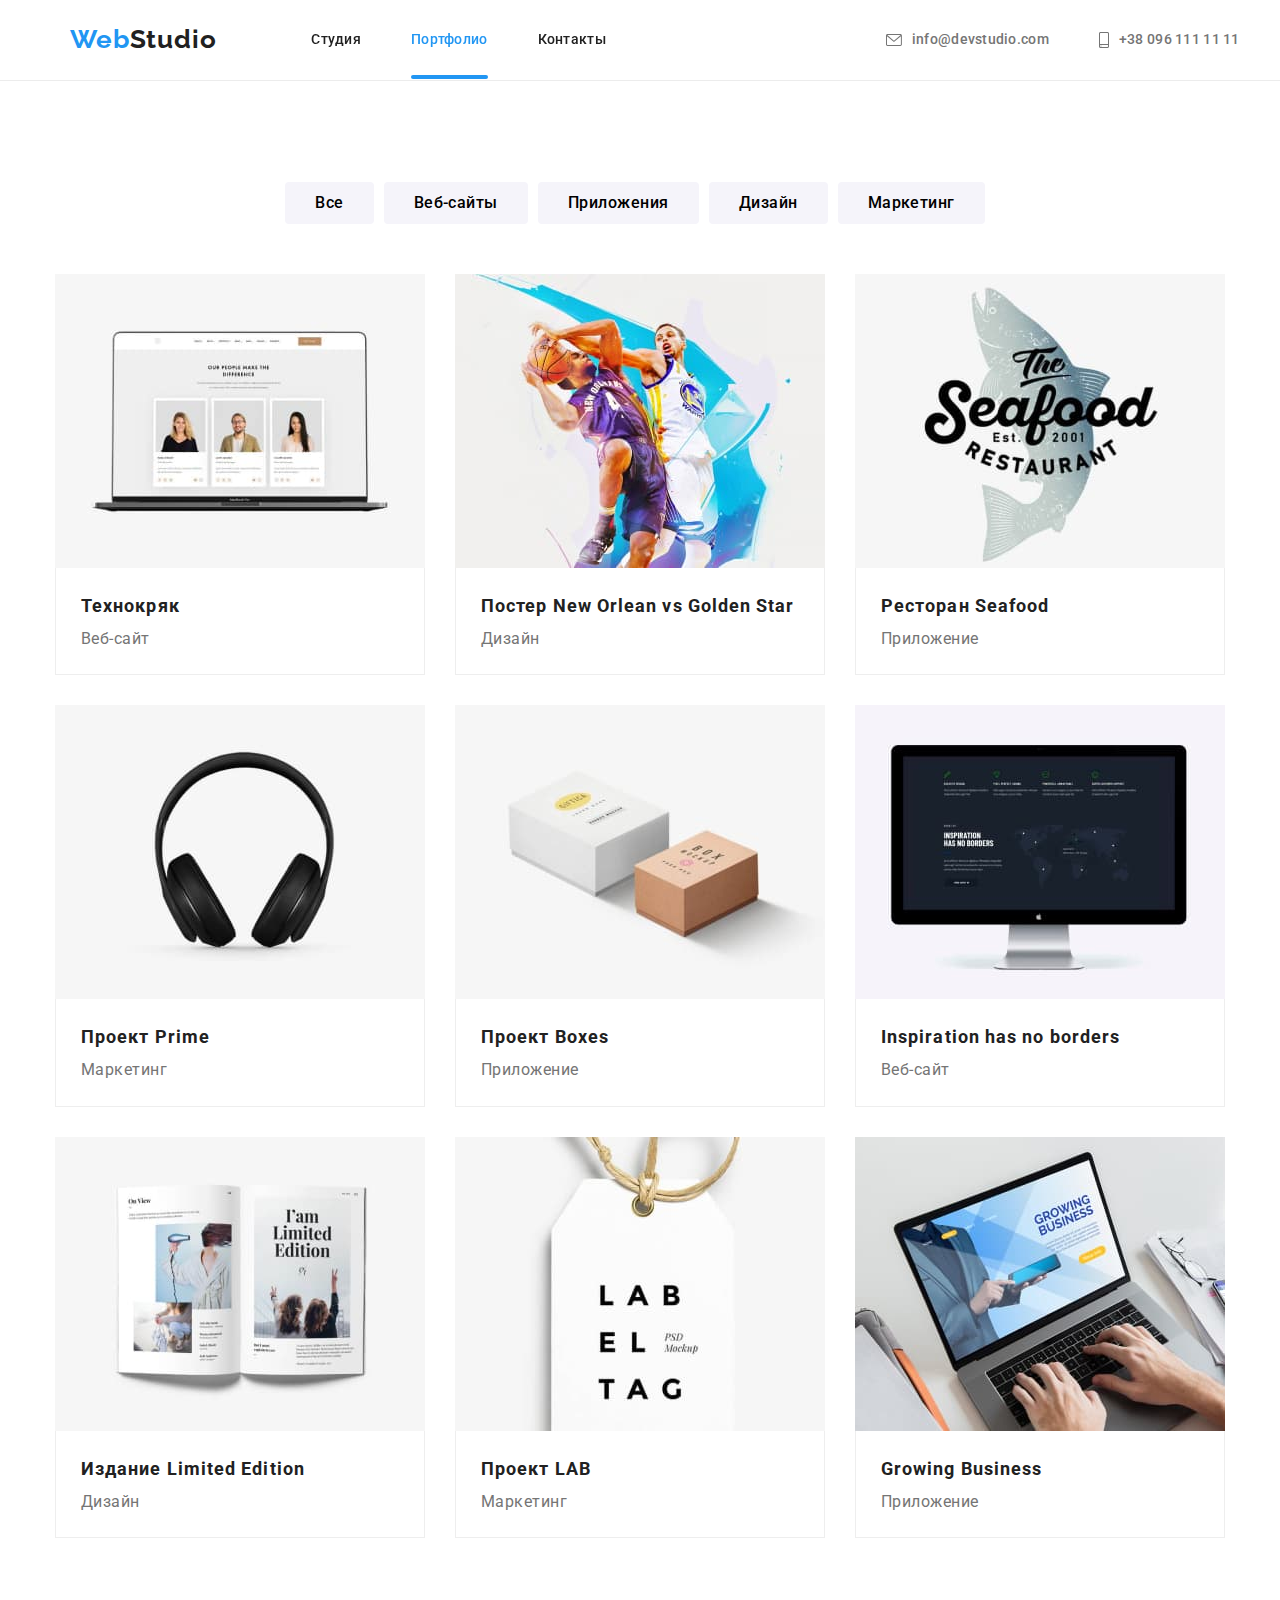
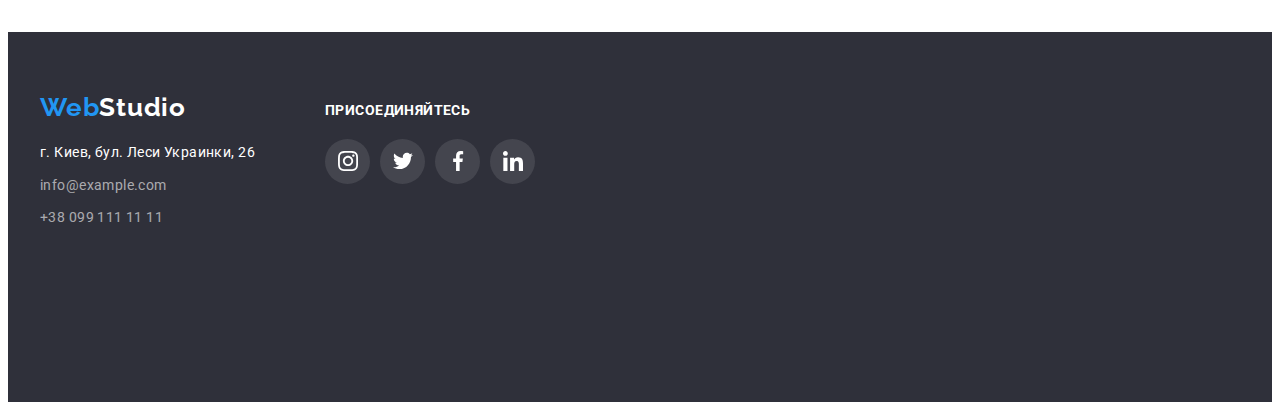
==== commit b0cb91ed: "add js modal" ====
--- a/portfolio.html
+++ b/portfolio.html
@@ -230,4 +230,4 @@
   </footer>
 </body>
 
-</html>+</html>
--- a/css/styles.css
+++ b/css/styles.css
@@ -11,6 +11,7 @@
 body {
   font-family: 'Roboto', sans-serif;
   color: var(--main-color);
+  padding-top: 80px;
 }
 
 .container {
@@ -48,7 +49,13 @@
   display: flex;
   align-items: center;
   justify-content: center;
-  height: 80px;
+  position: fixed;
+  width: 100%;
+  top: 0px;
+  left: 0;
+  right: 0;
+  min-height: 80px;
+
   text-align: center;
   font-style: normal;
   font-weight: 500;
@@ -56,15 +63,12 @@
   line-height: 1.14;
   letter-spacing: 0.02em;
 
-  position: fixed;
-  left: 0;
-  right: 0;
   background-color: var(--title-color);
-  width: 100%;
-}
-.site-header {
   border-bottom: 1px solid #ececec;
-}
+  z-index: 3;
+  /* box-shadow: 0px 4px 4px rgba(0, 0, 0, 0.15); */
+}
+
 .header .logo {
   font-family: Raleway;
   font-weight: bold;
@@ -90,15 +94,25 @@
   color: var(--main-color);
   padding-top: 32px;
   padding-bottom: 32px;
+  position: relative;
+  transition: color 250ms cubic-bezier(0.4, 0, 0.2, 1);
 }
 .nav-link:hover,
 .nav-link:focus {
   color: var(--accent-color);
-  border-bottom: 2px;
-  border-color: var(--accent-color);
 }
 .nav .current {
   color: var(--accent-color);
+}
+.nav-link.current::after {
+  content: '';
+  position: absolute;
+  left: 0;
+  bottom: 0;
+  width: 100%;
+  height: 4px;
+  border-radius: 2px;
+  background: var(--accent-color);
 }
 .contact-list {
   display: flex;
@@ -115,6 +129,7 @@
   color: var(--text-color);
   padding-top: 32px;
   padding-bottom: 32px;
+  transition: color 250ms cubic-bezier(0.4, 0, 0.2, 1);
 }
 .link-contact:hover,
 .link-contact:focus {
@@ -138,14 +153,13 @@
 
 .hero {
   display: block;
-
-  /* position: relative; */
-  text-align: center;
-  height: 600px;
+  position: relative;
+  text-align: center;
+  /* height: 600px; */
   padding-top: 200px;
   padding-bottom: 200px;
   background-color: #c4c4c4;
-  margin-top: 80px;
+  /* margin-top: 80px; */
 }
 .bg-hero {
   background-image: linear-gradient(to right, rgba(47, 48, 58, 0.4), rgba(47, 48, 58, 0.4)),
@@ -184,17 +198,13 @@
   line-height: 1.9;
   text-align: center;
   letter-spacing: 0.06em;
+  transition: background-color 250ms cubic-bezier(0.4, 0, 0.2, 1);
+  transition: color 250ms cubic-bezier(0.4, 0, 0.2, 1);
 }
 .hero button:hover,
 .hero button:focus {
   background-color: var(--title-color);
   color: var(--accent-color);
-  font-style: normal;
-  font-weight: bold;
-  font-size: 16px;
-  line-height: 1.9;
-  text-align: center;
-  letter-spacing: 0.06em;
 }
 
 /* ---------- Навыки ---------- */
@@ -370,6 +380,8 @@
   border-radius: 4%;
   border: 1px solid var(--icon-color);
   background: rgba(255, 255, 255, 0.1);
+  transition: border-color 250ms cubic-bezier(0.4, 0, 0.2, 1);
+  transition: fill 250ms cubic-bezier(0.4, 0, 0.2, 1);
 }
 .client-link:hover,
 .client-link:focus {
@@ -412,6 +424,7 @@
   line-height: 2.1;
   letter-spacing: 0.03em;
   text-align: center;
+  transition: color 250ms cubic-bezier(0.4, 0, 0.2, 1);
 }
 .li-address {
   margin-top: 15px;
@@ -468,6 +481,7 @@
   height: 45px;
   border-radius: 50%;
   background: rgba(255, 255, 255, 0.1);
+  transition: background-color 250ms cubic-bezier(0.4, 0, 0.2, 1);
 }
 .media-link:hover,
 .media-link:focus {
@@ -525,6 +539,10 @@
   background-color: var(--item-color);
   border-radius: 4px;
   border: var(--item-color);
+
+  transition-property: background-color, color, filter;
+  transition-duration: 250ms;
+  transition-timing-function: cubic-bezier(0.4, 0, 0.2, 1);
 }
 .button:hover,
 .button:focus {
@@ -546,6 +564,7 @@
   box-sizing: border-box;
   max-width: calc ((100% - 60px) / 3);
   margin-right: 30px;
+  transition: box-shadow 250ms cubic-bezier(0.4, 0, 0.2, 1);
 }
 .pr-item:nth-child(-n + 6) {
   margin-bottom: 30px;
@@ -585,3 +604,27 @@
   text-align: left;
   color: var(--text-color);
 }
+.pr-subject {
+  position: relative;
+  overflow: hidden;
+}
+.pr-sub {
+  position: absolute;
+  top: 0;
+  left: 0;
+  height: 100%;
+  padding: 63px 24px;
+
+  font-size: 18px;
+  line-height: 1.5;
+  letter-spacing: 0.03em;
+  color: var(--title-color);
+  background-color: rgba(33, 150, 243, 0.9);
+
+  transform: translateY(100%);
+  transition: transform 250ms cubic-bezier(0.4, 0, 0.2, 1);
+}
+
+.pr-item:hover .pr-sub {
+  transform: translateY(0%);
+}
